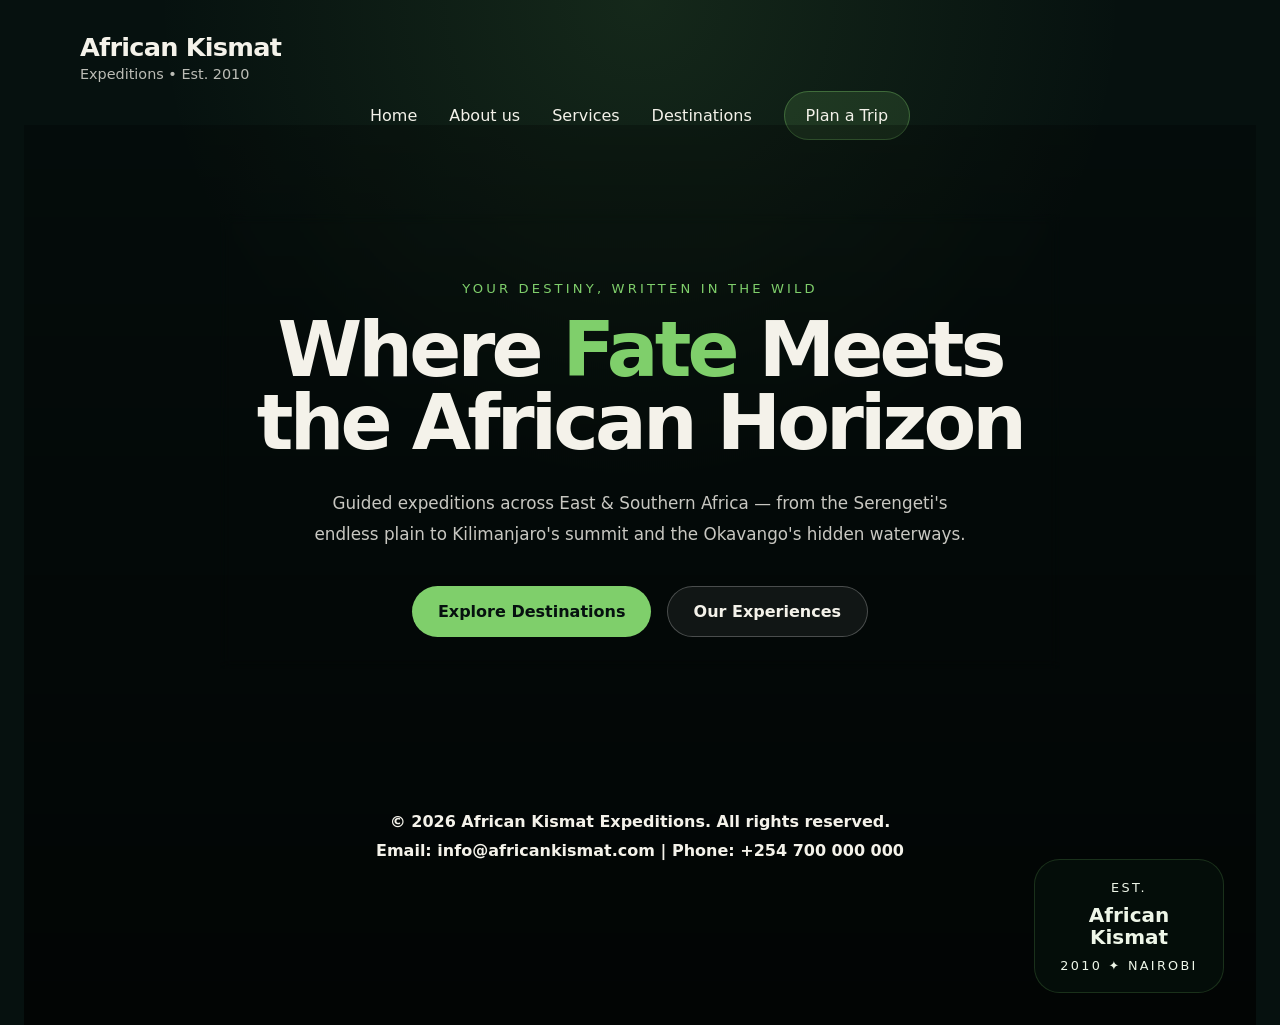
==== index.html @ b772fb5d "feat:few adjustments of overall webpage" ====
<!doctype html>
<html lang="en">

<head>
  <meta charset="UTF-8" />
  <meta name="viewport" content="width=device-width, initial-scale=1.0" />
  <title>African Kismat Expenditions</title>
  <link rel="stylesheet" href="css/styles.css" />
</head>

<body>
  <img src="https://images.unsplash.com/photo-1516426122078-c23e76319801?w=900&q=80" alt="Serengeti Great Migration" />
  <!-- NAV -->

  <header class="header">
    <div class="header-inner">
      <div class="header-logo">
        <span class="header-logo-main">African Kismat</span>
        <span class="header-logo-sub">Expeditions &bull; Est. 2010</span>
      </div>
      <button class="nav-toggle" aria-label="Toggle navigation">
        <span class="hamburger"></span>
      </button>
    </div>
    <nav>
      <ul class="nav-links">
        <li><a href="index.html">Home</a></li>
        <li><a href="about.html">About us</a></li>
        <li><a href="services.html">Services</a></li>
        <li><a href="destination.html">Destinations</a></li>
        <li><a href="contact.html" class="nav-cta">Plan a Trip</a></li>
      </ul>
    </nav>
    <!-- HERO -->
    <section class="hero">
      <div class="hero-bg"></div>

      <div class="hero-content">
        <p class="hero-eyebrow">Your destiny, written in the wild</p>
        <h1 class="hero-title">
          Where <em>Fate</em> Meets<br />the African Horizon
        </h1>
        <p class="hero-sub">
          Guided expeditions across East & Southern Africa — from the
          Serengeti's endless plain to Kilimanjaro's summit and the Okavango's
          hidden waterways.
        </p>
        <div class="hero-actions">
          <a href="destination.html" class="btn-primary">Explore Destinations</a>
          <a href="services.html" class="btn-outline">Our Experiences</a>

        </div>
      </div>
      <!-- Hero stamp -->
      <div class="hero-stamp" aria-hidden="true">
        <div class="stamp-inner">
          <span class="stamp-text-top">Est.</span>
          <span class="stamp-logo-text">African<br />Kismat</span>
          <span class="stamp-year">2010 ✦ Nairobi</span>
        </div>
      </div>
</body>
<!-- FOOTER -->
<footer>
  <p>&copy; 2026 African Kismat Expeditions. All rights reserved.</p>
  <p>Email: info@africankismat.com | Phone: +254 700 000 000</p>
</footer>

</html>
---- css/styles.css ----
/* SOLO  */
/* Global reset and colors */
:root {
  --green: #7fcf6b;
  --dark: #09120f;
  --surface: rgba(9, 18, 15, 0.9);
  --text: #f4f2ea;
  --muted: rgba(244, 242, 234, 0.72);
}

* {
  box-sizing: border-box;
}
/* Reset default margins and set up the background and font */
html,
body {
  margin: 0;
  min-height: 100%;
  background:
    radial-gradient(circle at top, rgba(127, 207, 107, 0.12), transparent 40%),
    #06110f;
  color: var(--text);
  font-family:
    Inter,
    system-ui,
    -apple-system,
    BlinkMacSystemFont,
    "Segoe UI",
    sans-serif;
}
/* Set up the background image and overlay for the body */
body {
  position: relative;
}

body > img {
  position: fixed;
  inset: 0;
  width: 100%;
  height: 100%;
  object-fit: cover;
  filter: saturate(1.25) brightness(0.78);
  z-index: -3;
}

body::after {
  content: "";
  position: fixed;
  inset: 0;
  background: rgba(55, 128, 52, 0.28);
  pointer-events: none;
  z-index: -2;
}
/* Header and hero section styles */
.header,
.hero {
  position: relative;
  z-index: 1;
}

.header {
  padding: 2rem 1.5rem 0;
}

.header-inner {
  max-width: 1120px;
  margin: 0 auto;
  display: flex;
  align-items: center;
  justify-content: space-between;
  gap: 1rem;
}

.header-logo-main {
  display: block;
  font-size: clamp(1.5rem, 2vw, 2rem);
  font-weight: 800;
  letter-spacing: -0.03em;
}

.header-logo-sub {
  display: block;
  margin-top: 0.25rem;
  color: rgba(244, 242, 234, 0.76);
  font-size: 0.9rem;
}
/* Navigation styles */
.nav-toggle {
  display: none;
  border: none;
  background: rgba(255, 255, 255, 0.1);
  color: var(--text);
  padding: 0.85rem;
  border-radius: 0.9rem;
  cursor: pointer;
}

.nav-links {
  margin: 1.5rem auto 0;
  padding: 0;
  list-style: none;
  display: flex;
  justify-content: center;
  gap: 2rem;
  flex-wrap: wrap;
}

.nav-links a {
  color: var(--text);
  text-decoration: none;
  font-weight: 500;
  transition: color 0.22s ease;
}

.nav-links a:hover,
.nav-links a:focus-visible {
  color: var(--green);
}

.nav-cta {
  padding: 0.85rem 1.3rem;
  border-radius: 999px;
  background: rgba(127, 207, 107, 0.14);
  border: 1px solid rgba(127, 207, 107, 0.35);
}
/* Hero section styles */
.hero {
  min-height: 100vh;
  display: grid;
  place-items: center;
  padding: 3rem 1.5rem 4rem;
}

.hero-bg {
  position: absolute;
  inset: 0;
  background:
    linear-gradient(180deg, rgba(0, 0, 0, 0.28), rgba(0, 0, 0, 0.72)),
    url("https://images.unsplash.com/photo-1516426122078-c23e76319801?w=1600&q=80")
      center/cover no-repeat;
  filter: saturate(1.15);
  z-index: -1;
}

.hero-content {
  max-width: 840px;
  width: 100%;
  text-align: center;
  padding: 4rem 1rem 2rem;
  backdrop-filter: blur(6px);
}

.hero-eyebrow {
  margin: 0 auto 1.1rem;
  display: inline-flex;
  color: var(--green);
  letter-spacing: 0.24em;
  text-transform: uppercase;
  font-size: 0.82rem;
}

.hero-title {
  margin: 0;
  font-size: clamp(3rem, 6vw, 5.4rem);
  line-height: 0.95;
  letter-spacing: -0.05em;
}

.hero-title em {
  font-style: normal;
  color: var(--green);
}

.hero-sub {
  margin: 1.75rem auto 2.25rem;
  max-width: 680px;
  color: rgba(244, 242, 234, 0.82);
  line-height: 1.85;
  font-size: 1.05rem;
}

.hero-actions {
  display: flex;
  flex-wrap: wrap;
  justify-content: center;
  gap: 1rem;
}
/* Button styles */
.btn-primary,
.btn-outline {
  display: inline-flex;
  align-items: center;
  justify-content: center;
  padding: 0.95rem 1.6rem;
  border-radius: 999px;
  font-weight: 600;
  min-width: 190px;
  text-decoration: none;
}
/* Primary button styles */
.btn-primary {
  background: var(--green);
  color: #06110f;
}

.btn-outline {
  border: 1px solid rgba(255, 255, 255, 0.24);
  color: var(--text);
  background: rgba(255, 255, 255, 0.06);
}
/* Hero stamp styles */
.hero-stamp {
  position: absolute;
  right: 2rem;
  bottom: 2rem;
  width: 190px;
  padding: 1.2rem 1rem;
  border-radius: 1.6rem;
  background: rgba(6, 17, 12, 0.72);
  border: 1px solid rgba(127, 207, 107, 0.18);
  color: #eef6e8;
  text-align: center;
}

.stamp-inner {
  display: grid;
  gap: 0.6rem;
}

.stamp-text-top,
.stamp-year {
  letter-spacing: 0.18em;
  font-size: 0.8rem;
  text-transform: uppercase;
}

.stamp-logo-text {
  font-size: 1.25rem;
  line-height: 1.1;
  font-weight: 700;
}
/* Responsive styles for smaller screens */
@media (max-width: 860px) {
  .header-inner {
    flex-direction: column;
    align-items: flex-start;
  }

  .nav-links {
    gap: 1rem;
    justify-content: flex-start;
  }
/* Adjust hero section for smaller screens */
  .hero {
    min-height: 82vh;
    padding-top: 2.6rem;
  }

  .hero-stamp {
    position: static;
    margin: 2rem auto 0;
  }
}
/* Further adjustments for very small screens */
@media (max-width: 600px) {
  .hero-content {
    padding: 3rem 0.75rem 1.5rem;
  }
/* Stack hero actions vertically on small screens */
  .hero-actions {
    flex-direction: column;
  }
/* Make buttons full width on small screens */
  .btn-primary,
  .btn-outline {
    width: 100%;
    min-width: 0;
  }
}
/* footer */
footer {
  background: var(--footer-bg);
  color: var(--text-dark);
  text-align: center;
  padding: 50px 20px;
}

footer p {
  margin: 10px 0;
  font-weight: bold;
}
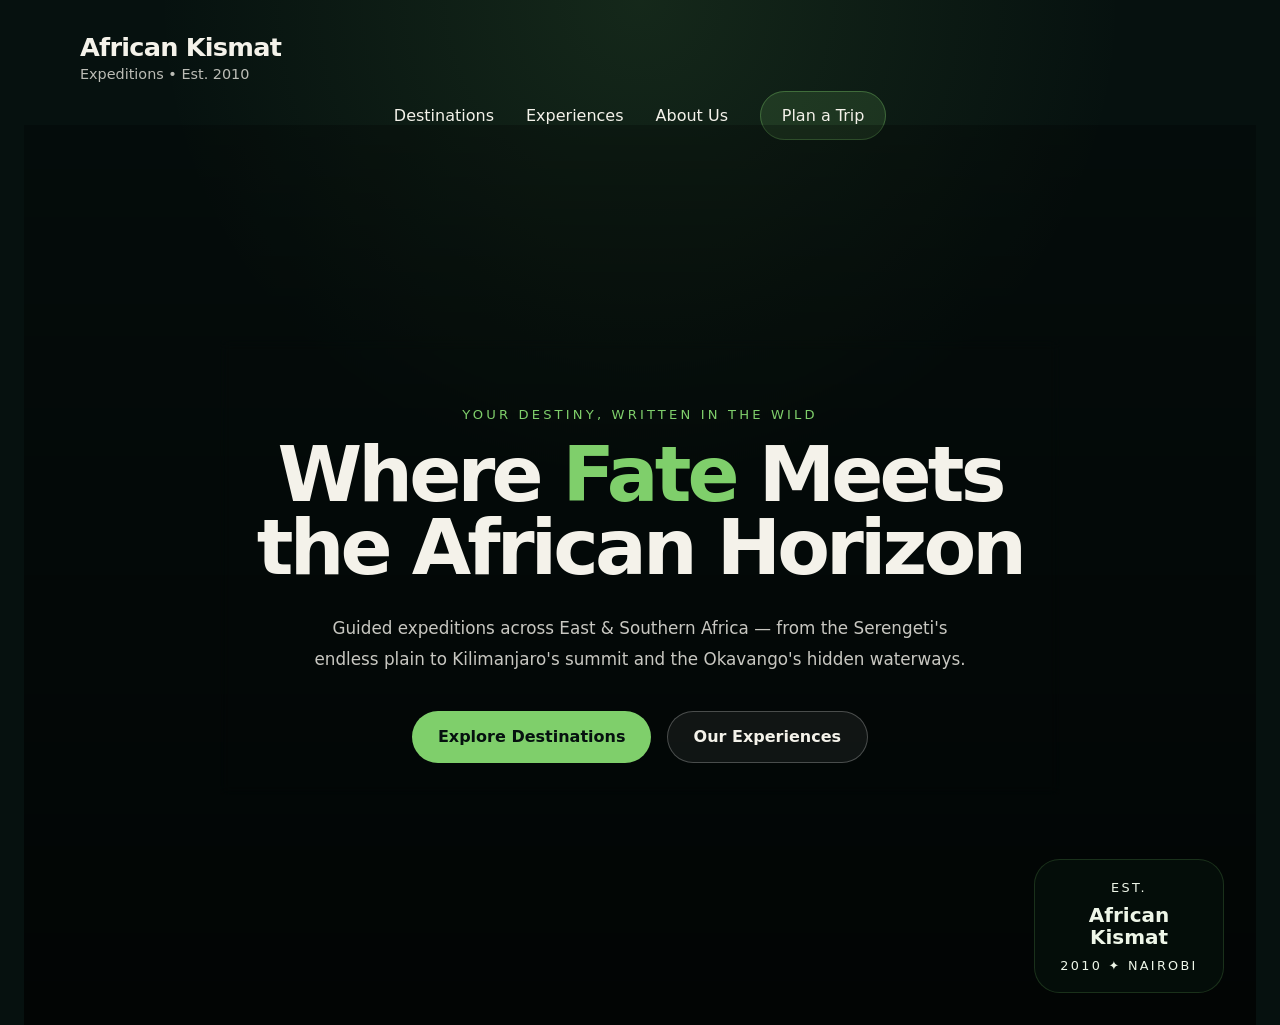
==== commit 2f80ef37: "added styles" ====
--- a/index.html
+++ b/index.html
@@ -1,34 +1,34 @@
 <!doctype html>
 <html lang="en">
+  <head>
+    <meta charset="UTF-8" />
+    <meta name="viewport" content="width=device-width, initial-scale=1.0" />
+    <title>African Kismat Expenditions</title>
+    <link rel="stylesheet" href="styles.css" />
+  </head>
+  <body>
+    <img
+            src="https://images.unsplash.com/photo-1516426122078-c23e76319801?w=900&q=80"
+            alt="Serengeti Great Migration"
+          />
+    <!-- NAV -->
 
-<head>
-  <meta charset="UTF-8" />
-  <meta name="viewport" content="width=device-width, initial-scale=1.0" />
-  <title>African Kismat Expenditions</title>
-  <link rel="stylesheet" href="css/styles.css" />
-</head>
-
-<body>
-  <img src="https://images.unsplash.com/photo-1516426122078-c23e76319801?w=900&q=80" alt="Serengeti Great Migration" />
-  <!-- NAV -->
-
-  <header class="header">
-    <div class="header-inner">
-      <div class="header-logo">
-        <span class="header-logo-main">African Kismat</span>
-        <span class="header-logo-sub">Expeditions &bull; Est. 2010</span>
+    <header class="header">
+      <div class="header-inner">
+        <div class="header-logo">
+          <span class="header-logo-main">African Kismat</span>
+          <span class="header-logo-sub">Expeditions &bull; Est. 2010</span>
+        </div>
+        <button class="nav-toggle" aria-label="Toggle navigation">
+          <span class="hamburger"></span>
+        </button>
       </div>
-      <button class="nav-toggle" aria-label="Toggle navigation">
-        <span class="hamburger"></span>
-      </button>
-    </div>
     <nav>
       <ul class="nav-links">
-        <li><a href="index.html">Home</a></li>
-        <li><a href="about.html">About us</a></li>
-        <li><a href="services.html">Services</a></li>
-        <li><a href="destination.html">Destinations</a></li>
-        <li><a href="contact.html" class="nav-cta">Plan a Trip</a></li>
+        <li><a href="#destinations">Destinations</a></li>
+        <li><a href="#experiences">Experiences</a></li>
+        <li><a href="#about">About Us</a></li>
+        <li><a href="#contact" class="nav-cta">Plan a Trip</a></li>
       </ul>
     </nav>
     <!-- HERO -->
@@ -46,12 +46,12 @@
           hidden waterways.
         </p>
         <div class="hero-actions">
-          <a href="destination.html" class="btn-primary">Explore Destinations</a>
-          <a href="services.html" class="btn-outline">Our Experiences</a>
-
+          <a href="#destinations" class="btn-primary">Explore Destinations</a>
+          <a href="#experiences" class="btn-outline">Our Experiences</a>
+          
         </div>
       </div>
-      <!-- Hero stamp -->
+<!-- Hero stamp -->
       <div class="hero-stamp" aria-hidden="true">
         <div class="stamp-inner">
           <span class="stamp-text-top">Est.</span>
@@ -59,11 +59,5 @@
           <span class="stamp-year">2010 ✦ Nairobi</span>
         </div>
       </div>
-</body>
-<!-- FOOTER -->
-<footer>
-  <p>&copy; 2026 African Kismat Expeditions. All rights reserved.</p>
-  <p>Email: info@africankismat.com | Phone: +254 700 000 000</p>
-</footer>
-
+ </body>
 </html>
--- a/styles.css
+++ b/styles.css
@@ -0,0 +1,268 @@
+/* Global reset and colors */
+:root {
+  --green: #7fcf6b;
+  --dark: #09120f;
+  --surface: rgba(9, 18, 15, 0.9);
+  --text: #f4f2ea;
+  --muted: rgba(244, 242, 234, 0.72);
+}
+
+* {
+  box-sizing: border-box;
+}
+/* Reset default margins and set up the background and font */
+html,
+body {
+  margin: 0;
+  min-height: 100%;
+  background: radial-gradient(circle at top, rgba(127, 207, 107, 0.12), transparent 40%), #06110f;
+  color: var(--text);
+  font-family: Inter, system-ui, -apple-system, BlinkMacSystemFont, "Segoe UI", sans-serif;
+}
+/* Set up the background image and overlay for the body */
+body {
+  position: relative;
+}
+
+body > img {
+  position: fixed;
+  inset: 0;
+  width: 100%;
+  height: 100%;
+  object-fit: cover;
+  filter: saturate(1.25) brightness(0.78);
+  z-index: -3;
+}
+
+body::after {
+  content: "";
+  position: fixed;
+  inset: 0;
+  background: rgba(55, 128, 52, 0.28);
+  pointer-events: none;
+  z-index: -2;
+}
+/* Header and hero section styles */
+.header,
+.hero {
+  position: relative;
+  z-index: 1;
+}
+
+.header {
+  padding: 2rem 1.5rem 0;
+}
+
+.header-inner {
+  max-width: 1120px;
+  margin: 0 auto;
+  display: flex;
+  align-items: center;
+  justify-content: space-between;
+  gap: 1rem;
+}
+
+.header-logo-main {
+  display: block;
+  font-size: clamp(1.5rem, 2vw, 2rem);
+  font-weight: 800;
+  letter-spacing: -0.03em;
+}
+
+.header-logo-sub {
+  display: block;
+  margin-top: 0.25rem;
+  color: rgba(244, 242, 234, 0.76);
+  font-size: 0.9rem;
+}
+/* Navigation styles */
+.nav-toggle {
+  display: none;
+  border: none;
+  background: rgba(255, 255, 255, 0.1);
+  color: var(--text);
+  padding: 0.85rem;
+  border-radius: 0.9rem;
+  cursor: pointer;
+}
+
+.nav-links {
+  margin: 1.5rem auto 0;
+  padding: 0;
+  list-style: none;
+  display: flex;
+  justify-content: center;
+  gap: 2rem;
+  flex-wrap: wrap;
+}
+
+.nav-links a {
+  color: var(--text);
+  text-decoration: none;
+  font-weight: 500;
+  transition: color 0.22s ease;
+}
+
+.nav-links a:hover,
+.nav-links a:focus-visible {
+  color: var(--green);
+}
+
+.nav-cta {
+  padding: 0.85rem 1.3rem;
+  border-radius: 999px;
+  background: rgba(127, 207, 107, 0.14);
+  border: 1px solid rgba(127, 207, 107, 0.35);
+}
+/* Hero section styles */
+.hero {
+  min-height: 100vh;
+  display: grid;
+  place-items: center;
+  padding: 3rem 1.5rem 4rem;
+}
+
+.hero-bg {
+  position: absolute;
+  inset: 0;
+  background: linear-gradient(180deg, rgba(0, 0, 0, 0.28), rgba(0, 0, 0, 0.72)),
+    url('https://images.unsplash.com/photo-1516426122078-c23e76319801?w=1600&q=80') center/cover no-repeat;
+  filter: saturate(1.15);
+  z-index: -1;
+}
+
+.hero-content {
+  max-width: 840px;
+  width: 100%;
+  text-align: center;
+  padding: 4rem 1rem 2rem;
+  backdrop-filter: blur(6px);
+}
+
+.hero-eyebrow {
+  margin: 0 auto 1.1rem;
+  display: inline-flex;
+  color: var(--green);
+  letter-spacing: 0.24em;
+  text-transform: uppercase;
+  font-size: 0.82rem;
+}
+
+.hero-title {
+  margin: 0;
+  font-size: clamp(3rem, 6vw, 5.4rem);
+  line-height: 0.95;
+  letter-spacing: -0.05em;
+}
+
+.hero-title em {
+  font-style: normal;
+  color: var(--green);
+}
+
+.hero-sub {
+  margin: 1.75rem auto 2.25rem;
+  max-width: 680px;
+  color: rgba(244, 242, 234, 0.82);
+  line-height: 1.85;
+  font-size: 1.05rem;
+}
+
+.hero-actions {
+  display: flex;
+  flex-wrap: wrap;
+  justify-content: center;
+  gap: 1rem;
+}
+
+.btn-primary,
+.btn-outline {
+  display: inline-flex;
+  align-items: center;
+  justify-content: center;
+  padding: 0.95rem 1.6rem;
+  border-radius: 999px;
+  font-weight: 600;
+  min-width: 190px;
+  text-decoration: none;
+}
+
+.btn-primary {
+  background: var(--green);
+  color: #06110f;
+}
+
+.btn-outline {
+  border: 1px solid rgba(255, 255, 255, 0.24);
+  color: var(--text);
+  background: rgba(255, 255, 255, 0.06);
+}
+
+.hero-stamp {
+  position: absolute;
+  right: 2rem;
+  bottom: 2rem;
+  width: 190px;
+  padding: 1.2rem 1rem;
+  border-radius: 1.6rem;
+  background: rgba(6, 17, 12, 0.72);
+  border: 1px solid rgba(127, 207, 107, 0.18);
+  color: #eef6e8;
+  text-align: center;
+}
+
+.stamp-inner {
+  display: grid;
+  gap: 0.6rem;
+}
+
+.stamp-text-top,
+.stamp-year {
+  letter-spacing: 0.18em;
+  font-size: 0.8rem;
+  text-transform: uppercase;
+}
+
+.stamp-logo-text {
+  font-size: 1.25rem;
+  line-height: 1.1;
+  font-weight: 700;
+}
+
+@media (max-width: 860px) {
+  .header-inner {
+    flex-direction: column;
+    align-items: flex-start;
+  }
+
+  .nav-links {
+    gap: 1rem;
+    justify-content: flex-start;
+  }
+
+  .hero {
+    min-height: 82vh;
+    padding-top: 2.6rem;
+  }
+
+  .hero-stamp {
+    position: static;
+    margin: 2rem auto 0;
+  }
+}
+
+@media (max-width: 600px) {
+  .hero-content {
+    padding: 3rem 0.75rem 1.5rem;
+  }
+
+  .hero-actions {
+    flex-direction: column;
+  }
+
+  .btn-primary,
+  .btn-outline {
+    width: 100%;
+    min-width: 0;
+  }
+}
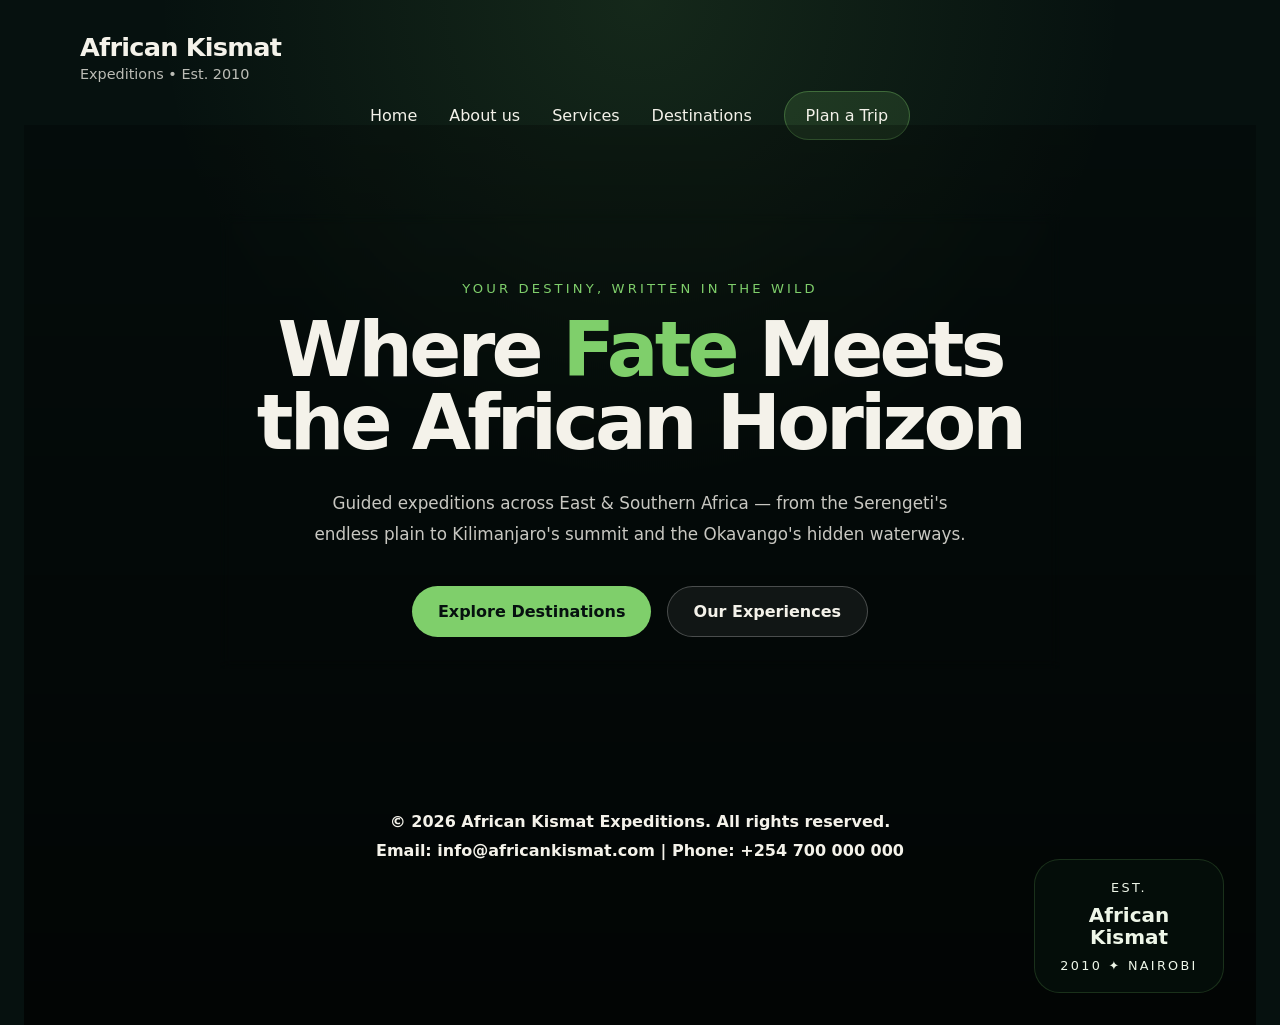
==== commit f86cae52: "resolve merge conflicts and update files" ====
--- a/index.html
+++ b/index.html
@@ -1,34 +1,34 @@
 <!doctype html>
 <html lang="en">
-  <head>
-    <meta charset="UTF-8" />
-    <meta name="viewport" content="width=device-width, initial-scale=1.0" />
-    <title>African Kismat Expenditions</title>
-    <link rel="stylesheet" href="styles.css" />
-  </head>
-  <body>
-    <img
-            src="https://images.unsplash.com/photo-1516426122078-c23e76319801?w=900&q=80"
-            alt="Serengeti Great Migration"
-          />
-    <!-- NAV -->
 
-    <header class="header">
-      <div class="header-inner">
-        <div class="header-logo">
-          <span class="header-logo-main">African Kismat</span>
-          <span class="header-logo-sub">Expeditions &bull; Est. 2010</span>
-        </div>
-        <button class="nav-toggle" aria-label="Toggle navigation">
-          <span class="hamburger"></span>
-        </button>
+<head>
+  <meta charset="UTF-8" />
+  <meta name="viewport" content="width=device-width, initial-scale=1.0" />
+  <title>African Kismat Expenditions</title>
+  <link rel="stylesheet" href="css/styles.css" />
+</head>
+
+<body>
+  <img src="https://images.unsplash.com/photo-1516426122078-c23e76319801?w=900&q=80" alt="Serengeti Great Migration" />
+  <!-- NAV -->
+
+  <header class="header">
+    <div class="header-inner">
+      <div class="header-logo">
+        <span class="header-logo-main">African Kismat</span>
+        <span class="header-logo-sub">Expeditions &bull; Est. 2010</span>
       </div>
+      <button class="nav-toggle" aria-label="Toggle navigation">
+        <span class="hamburger"></span>
+      </button>
+    </div>
     <nav>
       <ul class="nav-links">
-        <li><a href="#destinations">Destinations</a></li>
-        <li><a href="#experiences">Experiences</a></li>
-        <li><a href="#about">About Us</a></li>
-        <li><a href="#contact" class="nav-cta">Plan a Trip</a></li>
+        <li><a href="index.html">Home</a></li>
+        <li><a href="about.html">About us</a></li>
+        <li><a href="services.html">Services</a></li>
+        <li><a href="destination.html">Destinations</a></li>
+        <li><a href="contact.html" class="nav-cta">Plan a Trip</a></li>
       </ul>
     </nav>
     <!-- HERO -->
@@ -46,12 +46,12 @@
           hidden waterways.
         </p>
         <div class="hero-actions">
-          <a href="#destinations" class="btn-primary">Explore Destinations</a>
-          <a href="#experiences" class="btn-outline">Our Experiences</a>
-          
+          <a href="destination.html" class="btn-primary">Explore Destinations</a>
+          <a href="services.html" class="btn-outline">Our Experiences</a>
+
         </div>
       </div>
-<!-- Hero stamp -->
+      <!-- Hero stamp -->
       <div class="hero-stamp" aria-hidden="true">
         <div class="stamp-inner">
           <span class="stamp-text-top">Est.</span>
@@ -59,5 +59,11 @@
           <span class="stamp-year">2010 ✦ Nairobi</span>
         </div>
       </div>
- </body>
+</body>
+<!-- FOOTER -->
+<footer>
+  <p>&copy; 2026 African Kismat Expeditions. All rights reserved.</p>
+  <p>Email: info@africankismat.com | Phone: +254 700 000 000</p>
+</footer>
+
 </html>
--- a/css/styles.css
+++ b/css/styles.css
@@ -0,0 +1,293 @@
+/* SOLO  */
+/* Global reset and colors */
+:root {
+  --green: #7fcf6b;
+  --dark: #09120f;
+  --surface: rgba(9, 18, 15, 0.9);
+  --text: #f4f2ea;
+  --muted: rgba(244, 242, 234, 0.72);
+}
+
+* {
+  box-sizing: border-box;
+}
+/* Reset default margins and set up the background and font */
+html,
+body {
+  margin: 0;
+  min-height: 100%;
+  background:
+    radial-gradient(circle at top, rgba(127, 207, 107, 0.12), transparent 40%),
+    #06110f;
+  color: var(--text);
+  font-family:
+    Inter,
+    system-ui,
+    -apple-system,
+    BlinkMacSystemFont,
+    "Segoe UI",
+    sans-serif;
+}
+/* Set up the background image and overlay for the body */
+body {
+  position: relative;
+}
+
+body > img {
+  position: fixed;
+  inset: 0;
+  width: 100%;
+  height: 100%;
+  object-fit: cover;
+  filter: saturate(1.25) brightness(0.78);
+  z-index: -3;
+}
+
+body::after {
+  content: "";
+  position: fixed;
+  inset: 0;
+  background: rgba(55, 128, 52, 0.28);
+  pointer-events: none;
+  z-index: -2;
+}
+/* Header and hero section styles */
+.header,
+.hero {
+  position: relative;
+  z-index: 1;
+}
+
+.header {
+  padding: 2rem 1.5rem 0;
+}
+
+.header-inner {
+  max-width: 1120px;
+  margin: 0 auto;
+  display: flex;
+  align-items: center;
+  justify-content: space-between;
+  gap: 1rem;
+}
+
+.header-logo-main {
+  display: block;
+  font-size: clamp(1.5rem, 2vw, 2rem);
+  font-weight: 800;
+  letter-spacing: -0.03em;
+}
+
+.header-logo-sub {
+  display: block;
+  margin-top: 0.25rem;
+  color: rgba(244, 242, 234, 0.76);
+  font-size: 0.9rem;
+}
+/* Navigation styles */
+.nav-toggle {
+  display: none;
+  border: none;
+  background: rgba(255, 255, 255, 0.1);
+  color: var(--text);
+  padding: 0.85rem;
+  border-radius: 0.9rem;
+  cursor: pointer;
+}
+
+.nav-links {
+  margin: 1.5rem auto 0;
+  padding: 0;
+  list-style: none;
+  display: flex;
+  justify-content: center;
+  gap: 2rem;
+  flex-wrap: wrap;
+}
+
+.nav-links a {
+  color: var(--text);
+  text-decoration: none;
+  font-weight: 500;
+  transition: color 0.22s ease;
+}
+
+.nav-links a:hover,
+.nav-links a:focus-visible {
+  color: var(--green);
+}
+
+.nav-cta {
+  padding: 0.85rem 1.3rem;
+  border-radius: 999px;
+  background: rgba(127, 207, 107, 0.14);
+  border: 1px solid rgba(127, 207, 107, 0.35);
+}
+/* Hero section styles */
+.hero {
+  min-height: 100vh;
+  display: grid;
+  place-items: center;
+  padding: 3rem 1.5rem 4rem;
+}
+
+.hero-bg {
+  position: absolute;
+  inset: 0;
+  background:
+    linear-gradient(180deg, rgba(0, 0, 0, 0.28), rgba(0, 0, 0, 0.72)),
+    url("https://images.unsplash.com/photo-1516426122078-c23e76319801?w=1600&q=80")
+      center/cover no-repeat;
+  filter: saturate(1.15);
+  z-index: -1;
+}
+
+.hero-content {
+  max-width: 840px;
+  width: 100%;
+  text-align: center;
+  padding: 4rem 1rem 2rem;
+  backdrop-filter: blur(6px);
+}
+
+.hero-eyebrow {
+  margin: 0 auto 1.1rem;
+  display: inline-flex;
+  color: var(--green);
+  letter-spacing: 0.24em;
+  text-transform: uppercase;
+  font-size: 0.82rem;
+}
+
+.hero-title {
+  margin: 0;
+  font-size: clamp(3rem, 6vw, 5.4rem);
+  line-height: 0.95;
+  letter-spacing: -0.05em;
+}
+
+.hero-title em {
+  font-style: normal;
+  color: var(--green);
+}
+
+.hero-sub {
+  margin: 1.75rem auto 2.25rem;
+  max-width: 680px;
+  color: rgba(244, 242, 234, 0.82);
+  line-height: 1.85;
+  font-size: 1.05rem;
+}
+
+.hero-actions {
+  display: flex;
+  flex-wrap: wrap;
+  justify-content: center;
+  gap: 1rem;
+}
+/* Button styles */
+.btn-primary,
+.btn-outline {
+  display: inline-flex;
+  align-items: center;
+  justify-content: center;
+  padding: 0.95rem 1.6rem;
+  border-radius: 999px;
+  font-weight: 600;
+  min-width: 190px;
+  text-decoration: none;
+}
+/* Primary button styles */
+.btn-primary {
+  background: var(--green);
+  color: #06110f;
+}
+
+.btn-outline {
+  border: 1px solid rgba(255, 255, 255, 0.24);
+  color: var(--text);
+  background: rgba(255, 255, 255, 0.06);
+}
+/* Hero stamp styles */
+.hero-stamp {
+  position: absolute;
+  right: 2rem;
+  bottom: 2rem;
+  width: 190px;
+  padding: 1.2rem 1rem;
+  border-radius: 1.6rem;
+  background: rgba(6, 17, 12, 0.72);
+  border: 1px solid rgba(127, 207, 107, 0.18);
+  color: #eef6e8;
+  text-align: center;
+}
+
+.stamp-inner {
+  display: grid;
+  gap: 0.6rem;
+}
+
+.stamp-text-top,
+.stamp-year {
+  letter-spacing: 0.18em;
+  font-size: 0.8rem;
+  text-transform: uppercase;
+}
+
+.stamp-logo-text {
+  font-size: 1.25rem;
+  line-height: 1.1;
+  font-weight: 700;
+}
+/* Responsive styles for smaller screens */
+@media (max-width: 860px) {
+  .header-inner {
+    flex-direction: column;
+    align-items: flex-start;
+  }
+
+  .nav-links {
+    gap: 1rem;
+    justify-content: flex-start;
+  }
+/* Adjust hero section for smaller screens */
+  .hero {
+    min-height: 82vh;
+    padding-top: 2.6rem;
+  }
+
+  .hero-stamp {
+    position: static;
+    margin: 2rem auto 0;
+  }
+}
+/* Further adjustments for very small screens */
+@media (max-width: 600px) {
+  .hero-content {
+    padding: 3rem 0.75rem 1.5rem;
+  }
+/* Stack hero actions vertically on small screens */
+  .hero-actions {
+    flex-direction: column;
+  }
+/* Make buttons full width on small screens */
+  .btn-primary,
+  .btn-outline {
+    width: 100%;
+    min-width: 0;
+  }
+}
+/* footer */
+footer {
+  background: var(--footer-bg);
+  color: var(--text-dark);
+  text-align: center;
+  padding: 50px 20px;
+}
+
+footer p {
+  margin: 10px 0;
+  font-weight: bold;
+}
+
+
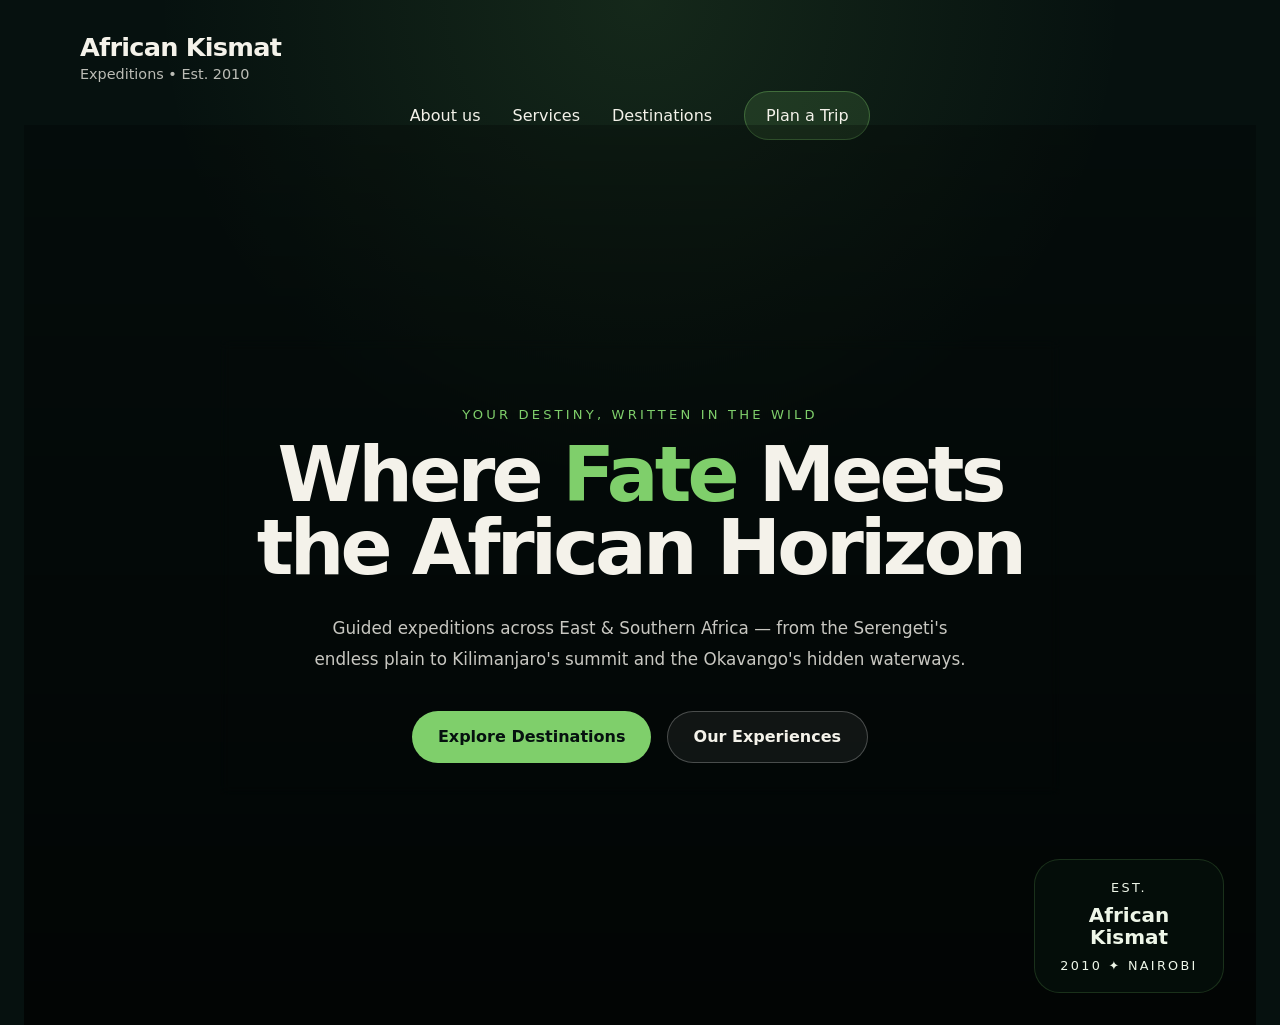
==== commit b692da97: "added text" ====
--- a/index.html
+++ b/index.html
@@ -1,34 +1,34 @@
 <!doctype html>
 <html lang="en">
+  <head>
+    <meta charset="UTF-8" />
+    <meta name="viewport" content="width=device-width, initial-scale=1.0" />
+    <title>African Kismat Expenditions</title>
+    <link rel="stylesheet" href="styles.css" />
+  </head>
+  <body>
+    <img
+            src="https://images.unsplash.com/photo-1516426122078-c23e76319801?w=900&q=80"
+            alt="Serengeti Great Migration"
+          />
+    <!-- NAV -->
 
-<head>
-  <meta charset="UTF-8" />
-  <meta name="viewport" content="width=device-width, initial-scale=1.0" />
-  <title>African Kismat Expenditions</title>
-  <link rel="stylesheet" href="css/styles.css" />
-</head>
-
-<body>
-  <img src="https://images.unsplash.com/photo-1516426122078-c23e76319801?w=900&q=80" alt="Serengeti Great Migration" />
-  <!-- NAV -->
-
-  <header class="header">
-    <div class="header-inner">
-      <div class="header-logo">
-        <span class="header-logo-main">African Kismat</span>
-        <span class="header-logo-sub">Expeditions &bull; Est. 2010</span>
+    <header class="header">
+      <div class="header-inner">
+        <div class="header-logo">
+          <span class="header-logo-main">African Kismat</span>
+          <span class="header-logo-sub">Expeditions &bull; Est. 2010</span>
+        </div>
+        <button class="nav-toggle" aria-label="Toggle navigation">
+          <span class="hamburger"></span>
+        </button>
       </div>
-      <button class="nav-toggle" aria-label="Toggle navigation">
-        <span class="hamburger"></span>
-      </button>
-    </div>
     <nav>
       <ul class="nav-links">
-        <li><a href="index.html">Home</a></li>
-        <li><a href="about.html">About us</a></li>
-        <li><a href="services.html">Services</a></li>
-        <li><a href="destination.html">Destinations</a></li>
-        <li><a href="contact.html" class="nav-cta">Plan a Trip</a></li>
+        <li><a href="#about.html">About us</a></li>
+        <li><a href="#services.html">Services</a></li>
+        <li><a href="#destination.html">Destinations</a></li>
+        <li><a href="#contact.html" class="nav-cta">Plan a Trip</a></li>
       </ul>
     </nav>
     <!-- HERO -->
@@ -46,12 +46,12 @@
           hidden waterways.
         </p>
         <div class="hero-actions">
-          <a href="destination.html" class="btn-primary">Explore Destinations</a>
-          <a href="services.html" class="btn-outline">Our Experiences</a>
-
+          <a href="#destinations" class="btn-primary">Explore Destinations</a>
+          <a href="#experiences" class="btn-outline">Our Experiences</a>
+          
         </div>
       </div>
-      <!-- Hero stamp -->
+<!-- Hero stamp -->
       <div class="hero-stamp" aria-hidden="true">
         <div class="stamp-inner">
           <span class="stamp-text-top">Est.</span>
@@ -59,11 +59,5 @@
           <span class="stamp-year">2010 ✦ Nairobi</span>
         </div>
       </div>
-</body>
-<!-- FOOTER -->
-<footer>
-  <p>&copy; 2026 African Kismat Expeditions. All rights reserved.</p>
-  <p>Email: info@africankismat.com | Phone: +254 700 000 000</p>
-</footer>
-
+ </body>
 </html>
--- a/styles.css
+++ b/styles.css
@@ -0,0 +1,268 @@
+/* Global reset and colors */
+:root {
+  --green: #7fcf6b;
+  --dark: #09120f;
+  --surface: rgba(9, 18, 15, 0.9);
+  --text: #f4f2ea;
+  --muted: rgba(244, 242, 234, 0.72);
+}
+
+* {
+  box-sizing: border-box;
+}
+/* Reset default margins and set up the background and font */
+html,
+body {
+  margin: 0;
+  min-height: 100%;
+  background: radial-gradient(circle at top, rgba(127, 207, 107, 0.12), transparent 40%), #06110f;
+  color: var(--text);
+  font-family: Inter, system-ui, -apple-system, BlinkMacSystemFont, "Segoe UI", sans-serif;
+}
+/* Set up the background image and overlay for the body */
+body {
+  position: relative;
+}
+
+body > img {
+  position: fixed;
+  inset: 0;
+  width: 100%;
+  height: 100%;
+  object-fit: cover;
+  filter: saturate(1.25) brightness(0.78);
+  z-index: -3;
+}
+
+body::after {
+  content: "";
+  position: fixed;
+  inset: 0;
+  background: rgba(55, 128, 52, 0.28);
+  pointer-events: none;
+  z-index: -2;
+}
+/* Header and hero section styles */
+.header,
+.hero {
+  position: relative;
+  z-index: 1;
+}
+
+.header {
+  padding: 2rem 1.5rem 0;
+}
+
+.header-inner {
+  max-width: 1120px;
+  margin: 0 auto;
+  display: flex;
+  align-items: center;
+  justify-content: space-between;
+  gap: 1rem;
+}
+
+.header-logo-main {
+  display: block;
+  font-size: clamp(1.5rem, 2vw, 2rem);
+  font-weight: 800;
+  letter-spacing: -0.03em;
+}
+
+.header-logo-sub {
+  display: block;
+  margin-top: 0.25rem;
+  color: rgba(244, 242, 234, 0.76);
+  font-size: 0.9rem;
+}
+/* Navigation styles */
+.nav-toggle {
+  display: none;
+  border: none;
+  background: rgba(255, 255, 255, 0.1);
+  color: var(--text);
+  padding: 0.85rem;
+  border-radius: 0.9rem;
+  cursor: pointer;
+}
+
+.nav-links {
+  margin: 1.5rem auto 0;
+  padding: 0;
+  list-style: none;
+  display: flex;
+  justify-content: center;
+  gap: 2rem;
+  flex-wrap: wrap;
+}
+
+.nav-links a {
+  color: var(--text);
+  text-decoration: none;
+  font-weight: 500;
+  transition: color 0.22s ease;
+}
+
+.nav-links a:hover,
+.nav-links a:focus-visible {
+  color: var(--green);
+}
+
+.nav-cta {
+  padding: 0.85rem 1.3rem;
+  border-radius: 999px;
+  background: rgba(127, 207, 107, 0.14);
+  border: 1px solid rgba(127, 207, 107, 0.35);
+}
+/* Hero section styles */
+.hero {
+  min-height: 100vh;
+  display: grid;
+  place-items: center;
+  padding: 3rem 1.5rem 4rem;
+}
+
+.hero-bg {
+  position: absolute;
+  inset: 0;
+  background: linear-gradient(180deg, rgba(0, 0, 0, 0.28), rgba(0, 0, 0, 0.72)),
+    url('https://images.unsplash.com/photo-1516426122078-c23e76319801?w=1600&q=80') center/cover no-repeat;
+  filter: saturate(1.15);
+  z-index: -1;
+}
+
+.hero-content {
+  max-width: 840px;
+  width: 100%;
+  text-align: center;
+  padding: 4rem 1rem 2rem;
+  backdrop-filter: blur(6px);
+}
+
+.hero-eyebrow {
+  margin: 0 auto 1.1rem;
+  display: inline-flex;
+  color: var(--green);
+  letter-spacing: 0.24em;
+  text-transform: uppercase;
+  font-size: 0.82rem;
+}
+
+.hero-title {
+  margin: 0;
+  font-size: clamp(3rem, 6vw, 5.4rem);
+  line-height: 0.95;
+  letter-spacing: -0.05em;
+}
+
+.hero-title em {
+  font-style: normal;
+  color: var(--green);
+}
+
+.hero-sub {
+  margin: 1.75rem auto 2.25rem;
+  max-width: 680px;
+  color: rgba(244, 242, 234, 0.82);
+  line-height: 1.85;
+  font-size: 1.05rem;
+}
+
+.hero-actions {
+  display: flex;
+  flex-wrap: wrap;
+  justify-content: center;
+  gap: 1rem;
+}
+
+.btn-primary,
+.btn-outline {
+  display: inline-flex;
+  align-items: center;
+  justify-content: center;
+  padding: 0.95rem 1.6rem;
+  border-radius: 999px;
+  font-weight: 600;
+  min-width: 190px;
+  text-decoration: none;
+}
+
+.btn-primary {
+  background: var(--green);
+  color: #06110f;
+}
+
+.btn-outline {
+  border: 1px solid rgba(255, 255, 255, 0.24);
+  color: var(--text);
+  background: rgba(255, 255, 255, 0.06);
+}
+
+.hero-stamp {
+  position: absolute;
+  right: 2rem;
+  bottom: 2rem;
+  width: 190px;
+  padding: 1.2rem 1rem;
+  border-radius: 1.6rem;
+  background: rgba(6, 17, 12, 0.72);
+  border: 1px solid rgba(127, 207, 107, 0.18);
+  color: #eef6e8;
+  text-align: center;
+}
+
+.stamp-inner {
+  display: grid;
+  gap: 0.6rem;
+}
+
+.stamp-text-top,
+.stamp-year {
+  letter-spacing: 0.18em;
+  font-size: 0.8rem;
+  text-transform: uppercase;
+}
+
+.stamp-logo-text {
+  font-size: 1.25rem;
+  line-height: 1.1;
+  font-weight: 700;
+}
+
+@media (max-width: 860px) {
+  .header-inner {
+    flex-direction: column;
+    align-items: flex-start;
+  }
+
+  .nav-links {
+    gap: 1rem;
+    justify-content: flex-start;
+  }
+
+  .hero {
+    min-height: 82vh;
+    padding-top: 2.6rem;
+  }
+
+  .hero-stamp {
+    position: static;
+    margin: 2rem auto 0;
+  }
+}
+
+@media (max-width: 600px) {
+  .hero-content {
+    padding: 3rem 0.75rem 1.5rem;
+  }
+
+  .hero-actions {
+    flex-direction: column;
+  }
+
+  .btn-primary,
+  .btn-outline {
+    width: 100%;
+    min-width: 0;
+  }
+}
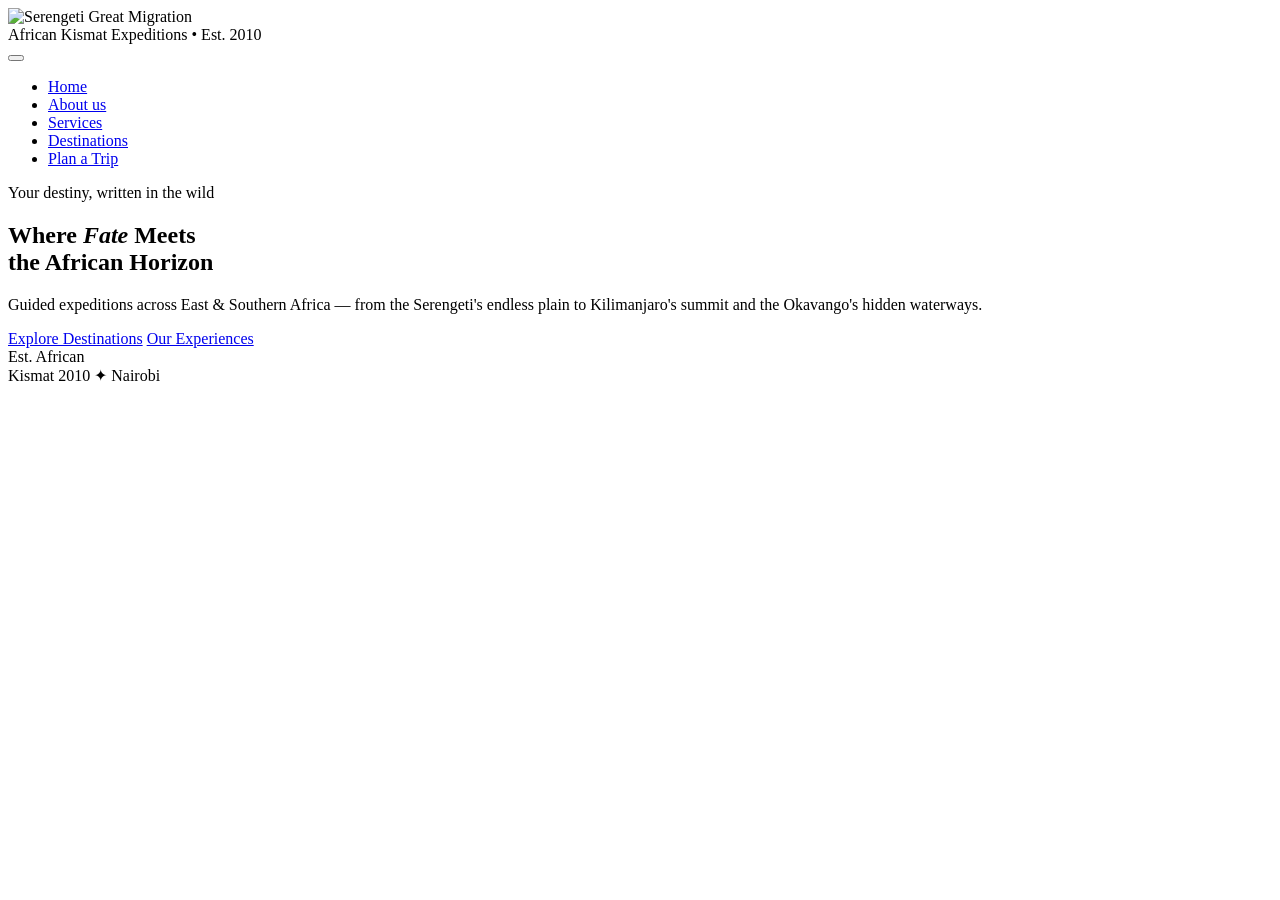
==== commit 6a7fa993: "added text" ====
--- a/index.html
+++ b/index.html
@@ -25,6 +25,7 @@
       </div>
     <nav>
       <ul class="nav-links">
+        <li><a href="#index.html">Home</a></li>
         <li><a href="#about.html">About us</a></li>
         <li><a href="#services.html">Services</a></li>
         <li><a href="#destination.html">Destinations</a></li>
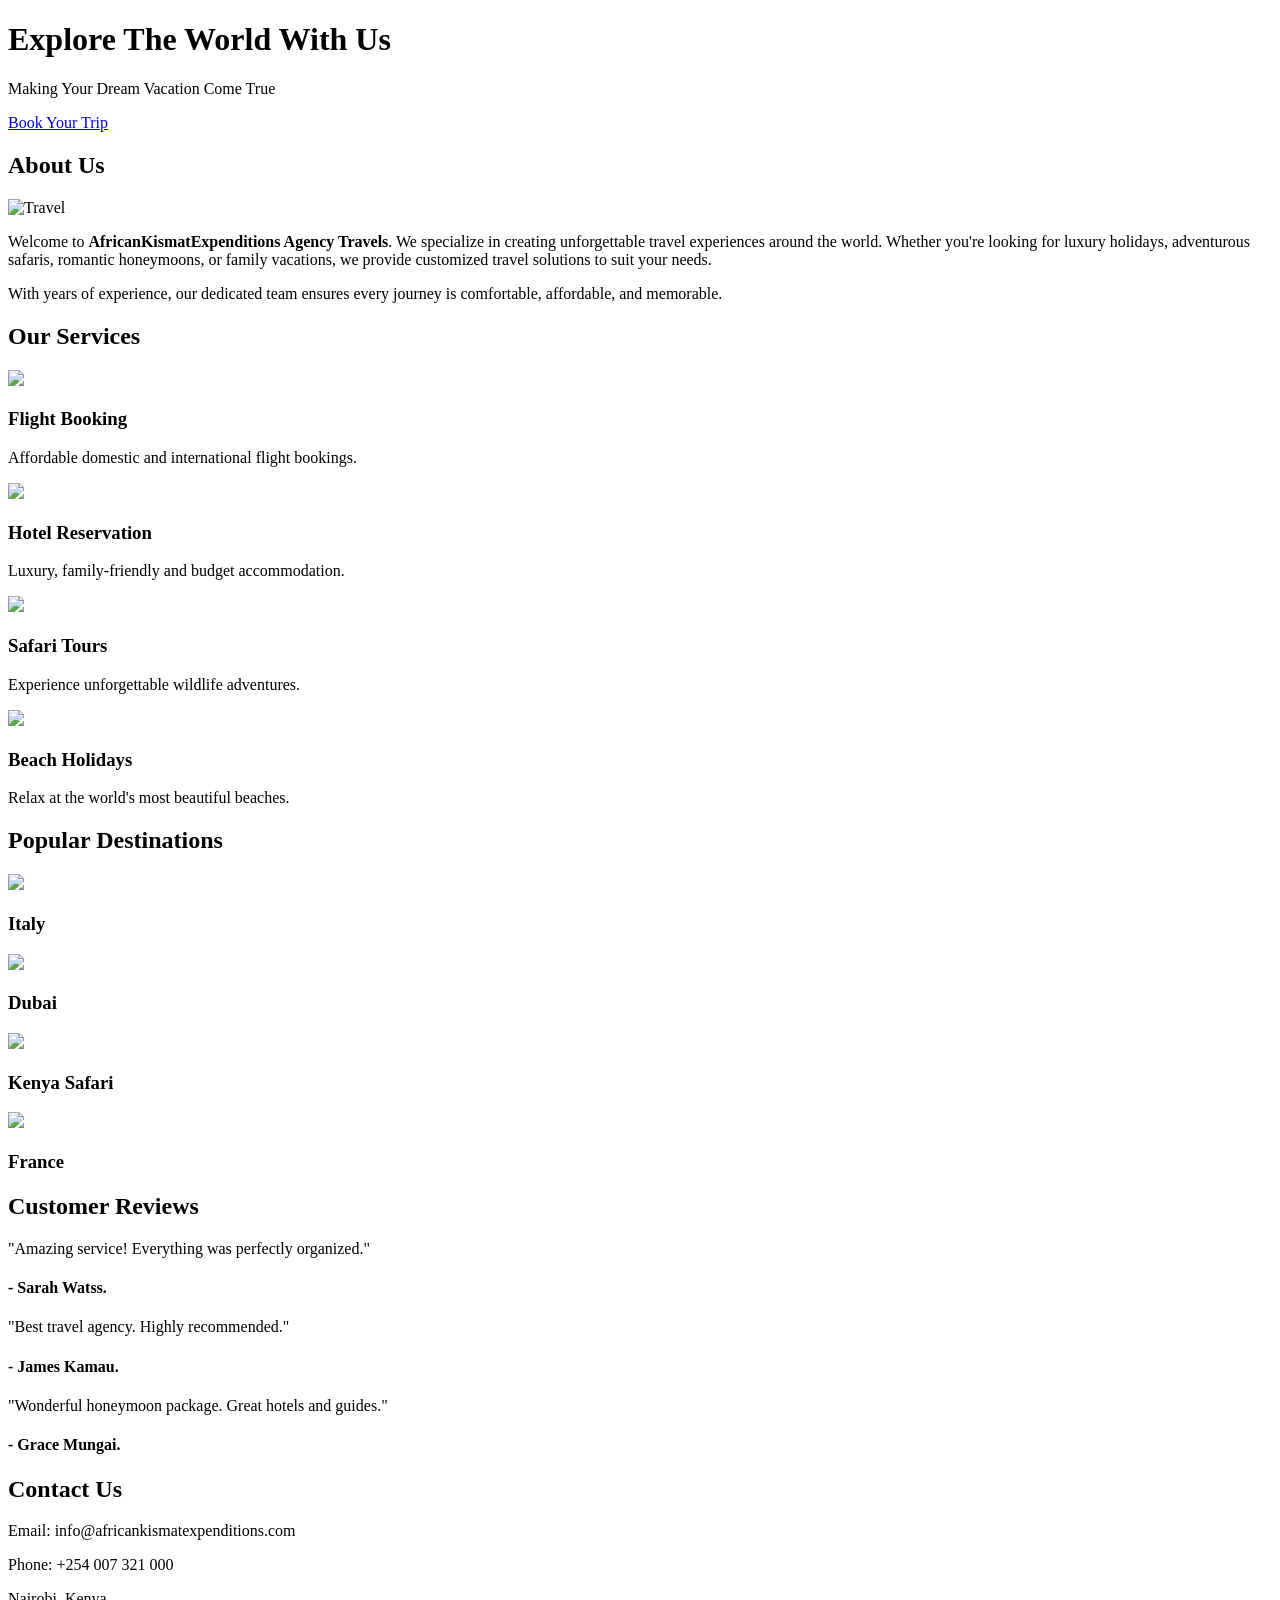
==== commit 83c230c1: "Fix destinations section layout" ====
--- a/index.html
+++ b/index.html
@@ -1,64 +1,179 @@
-<!doctype html>
+<!DOCTYPE html>
 <html lang="en">
-  <head>
-    <meta charset="UTF-8" />
-    <meta name="viewport" content="width=device-width, initial-scale=1.0" />
-    <title>African Kismat Expenditions</title>
-    <link rel="stylesheet" href="styles.css" />
-  </head>
-  <body>
-    <img
-            src="https://images.unsplash.com/photo-1516426122078-c23e76319801?w=900&q=80"
-            alt="Serengeti Great Migration"
-          />
-    <!-- NAV -->
+<head>
+    <meta charset="UTF-8">
+    <meta name="viewport" content="width=device-width, initial-scale=1.0">
+    <title>AfricanKismatExpenditions</title>
+    <link rel="stylesheet" href="style.css">
+</head>
+<body>
 
-    <header class="header">
-      <div class="header-inner">
-        <div class="header-logo">
-          <span class="header-logo-main">African Kismat</span>
-          <span class="header-logo-sub">Expeditions &bull; Est. 2010</span>
+    <!-- Hero Section -->
+    <header class="hero">
+        <div class="overlay">
+            <h1>Explore The World With Us</h1>
+            <p>Making Your Dream Vacation Come True</p>
+            <a href="#" class="btn">Book Your Trip</a>
         </div>
-        <button class="nav-toggle" aria-label="Toggle navigation">
-          <span class="hamburger"></span>
-        </button>
-      </div>
-    <nav>
-      <ul class="nav-links">
-        <li><a href="#index.html">Home</a></li>
-        <li><a href="#about.html">About us</a></li>
-        <li><a href="#services.html">Services</a></li>
-        <li><a href="#destination.html">Destinations</a></li>
-        <li><a href="#contact.html" class="nav-cta">Plan a Trip</a></li>
-      </ul>
-    </nav>
-    <!-- HERO -->
-    <section class="hero">
-      <div class="hero-bg"></div>
+    </header>
 
-      <div class="hero-content">
-        <p class="hero-eyebrow">Your destiny, written in the wild</p>
-        <h1 class="hero-title">
-          Where <em>Fate</em> Meets<br />the African Horizon
-        </h1>
-        <p class="hero-sub">
-          Guided expeditions across East & Southern Africa — from the
-          Serengeti's endless plain to Kilimanjaro's summit and the Okavango's
-          hidden waterways.
-        </p>
-        <div class="hero-actions">
-          <a href="#destinations" class="btn-primary">Explore Destinations</a>
-          <a href="#experiences" class="btn-outline">Our Experiences</a>
-          
+    <!-- About -->
+    <section class="about">
+        <div class="container">
+            <h2>About Us</h2>
+
+            <div class="about-content">
+
+                <img src="about.image.jpg"
+                    alt="Travel">
+
+                <div>
+                    <p>
+                        Welcome to <strong>AfricanKismatExpenditions Agency Travels</strong>.
+                        We specialize in creating unforgettable travel experiences
+                        around the world. Whether you're looking for luxury holidays,
+                        adventurous safaris, romantic honeymoons, or family vacations,
+                        we provide customized travel solutions to suit your needs.
+                    </p>
+
+                    <p>
+                        With years of experience, our dedicated team ensures every
+                        journey is comfortable, affordable, and memorable.
+                    </p>
+                </div>
+
+            </div>
+
         </div>
-      </div>
-<!-- Hero stamp -->
-      <div class="hero-stamp" aria-hidden="true">
-        <div class="stamp-inner">
-          <span class="stamp-text-top">Est.</span>
-          <span class="stamp-logo-text">African<br />Kismat</span>
-          <span class="stamp-year">2010 ✦ Nairobi</span>
+    </section>
+
+    <!-- Services -->
+
+    <section class="services">
+
+        <div class="container">
+
+            <h2>Our Services</h2>
+
+            <div class="service-grid">
+
+                <div class="card">
+                    <img src="flight.pbg.jpg">
+                    <h3>Flight Booking</h3>
+                    <p>Affordable domestic and international flight bookings.</p>
+                </div>
+
+                <div class="card">
+                    <img src="homes.pbg.jpg">
+                    <h3>Hotel Reservation</h3>
+                    <p>Luxury, family-friendly and budget accommodation.</p>
+                </div>
+
+                <div class="card">
+                    <img src="naturepbg.jpg">
+                    <h3>Safari Tours</h3>
+                    <p>Experience unforgettable wildlife adventures.</p>
+                </div>
+
+                <div class="card">
+                    <img src="flamingo.pbg.jpg">
+                    <h3>Beach Holidays</h3>
+                    <p>Relax at the world's most beautiful beaches.</p>
+                </div>
+
+            </div>
+
         </div>
-      </div>
- </body>
+
+    </section>
+
+    <!-- Destinations -->
+
+    <section class="destinations">
+
+        <div class="container">
+
+            <h2>Popular Destinations</h2>
+
+            <div class="destination-grid">
+
+                <div class="place">
+                    <img src="italy.image.jpg">
+                    <h3>Italy</h3>
+                </div>
+
+                <div class="place">
+                    <img src="dubai.image.jpg">
+                    <h3>Dubai</h3>
+                </div>
+
+                <div class="place">
+                    <img src="kenya.image.jpg">
+                    <h3>Kenya Safari</h3>
+                </div>
+
+                <div class="place">
+                    <img src="france.image.jpg">
+                    <h3>France</h3>
+                </div>
+
+            </div>
+
+        </div>
+
+    </section>
+
+    <!-- Reviews -->
+
+    <section class="reviews">
+
+        <div class="container">
+
+            <h2>Customer Reviews</h2>
+
+            <div class="review-grid">
+
+                <div class="review">
+                    <p>"Amazing service! Everything was perfectly organized."</p>
+                    <h4>- Sarah Watss.</h4>
+                </div>
+
+                <div class="review">
+                    <p>"Best travel agency. Highly recommended."</p>
+                    <h4>- James Kamau.</h4>
+                </div>
+
+                <div class="review">
+                    <p>"Wonderful honeymoon package. Great hotels and guides."</p>
+                    <h4>- Grace Mungai.</h4>
+                </div>
+
+            </div>
+
+        </div>
+
+    </section>
+
+    <!-- Contact -->
+
+    <footer>
+
+        <div class="container">
+
+            <h2>Contact Us</h2>
+
+            <p>Email: info@africankismatexpenditions.com</p>
+
+            <p>Phone: +254 007 321 000</p>
+
+            <p>Nairobi, Kenya</p>
+
+        </div>
+
+    </footer>
+
+</body>
 </html>
+
+</body>
+</html>
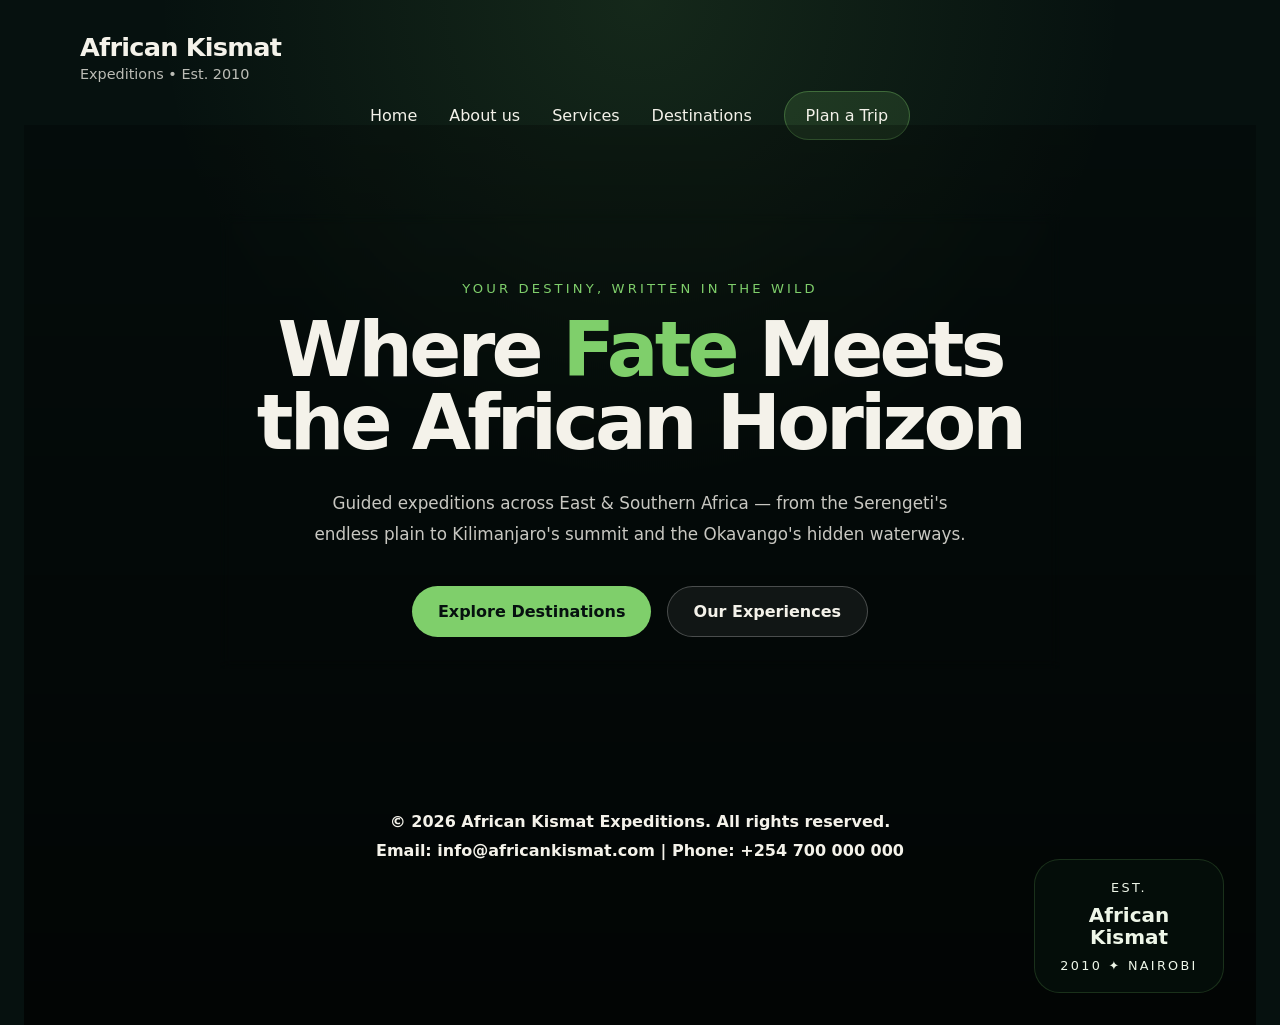
==== commit ae1e8465: "feat:fixed errors from other fellow" ====
--- a/index.html
+++ b/index.html
@@ -1,179 +1,69 @@
-<!DOCTYPE html>
+<!doctype html>
 <html lang="en">
+
 <head>
-    <meta charset="UTF-8">
-    <meta name="viewport" content="width=device-width, initial-scale=1.0">
-    <title>AfricanKismatExpenditions</title>
-    <link rel="stylesheet" href="style.css">
+  <meta charset="UTF-8" />
+  <meta name="viewport" content="width=device-width, initial-scale=1.0" />
+  <title>African Kismat Expenditions</title>
+  <link rel="stylesheet" href="css/styles.css" />
 </head>
+
 <body>
+  <img src="https://images.unsplash.com/photo-1516426122078-c23e76319801?w=900&q=80" alt="Serengeti Great Migration" />
+  <!-- NAV -->
 
-    <!-- Hero Section -->
-    <header class="hero">
-        <div class="overlay">
-            <h1>Explore The World With Us</h1>
-            <p>Making Your Dream Vacation Come True</p>
-            <a href="#" class="btn">Book Your Trip</a>
-        </div>
-    </header>
+  <header class="header">
+    <div class="header-inner">
+      <div class="header-logo">
+        <span class="header-logo-main">African Kismat</span>
+        <span class="header-logo-sub">Expeditions &bull; Est. 2010</span>
+      </div>
+      <button class="nav-toggle" aria-label="Toggle navigation">
+        <span class="hamburger"></span>
+      </button>
+    </div>
+    <nav>
+      <ul class="nav-links">
+        <li><a href="index.html">Home</a></li>
+        <li><a href="about.html">About us</a></li>
+        <li><a href="services.html">Services</a></li>
+        <li><a href="destination.html">Destinations</a></li>
+        <li><a href="contact.html" class="nav-cta">Plan a Trip</a></li>
+      </ul>
+    </nav>
+    <!-- HERO -->
+    <section class="hero">
+      <div class="hero-bg"></div>
 
-    <!-- About -->
-    <section class="about">
-        <div class="container">
-            <h2>About Us</h2>
-
-            <div class="about-content">
-
-                <img src="about.image.jpg"
-                    alt="Travel">
-
-                <div>
-                    <p>
-                        Welcome to <strong>AfricanKismatExpenditions Agency Travels</strong>.
-                        We specialize in creating unforgettable travel experiences
-                        around the world. Whether you're looking for luxury holidays,
-                        adventurous safaris, romantic honeymoons, or family vacations,
-                        we provide customized travel solutions to suit your needs.
-                    </p>
-
-                    <p>
-                        With years of experience, our dedicated team ensures every
-                        journey is comfortable, affordable, and memorable.
-                    </p>
-                </div>
-
-            </div>
+      <div class="hero-content">
+        <p class="hero-eyebrow">Your destiny, written in the wild</p>
+        <h1 class="hero-title">
+          Where <em>Fate</em> Meets<br />the African Horizon
+        </h1>
+        <p class="hero-sub">
+          Guided expeditions across East & Southern Africa — from the
+          Serengeti's endless plain to Kilimanjaro's summit and the Okavango's
+          hidden waterways.
+        </p>
+        <div class="hero-actions">
+          <a href="destination.html" class="btn-primary">Explore Destinations</a>
+          <a href="services.html" class="btn-outline">Our Experiences</a>
 
         </div>
-    </section>
+      </div>
+      <!-- Hero stamp -->
+      <div class="hero-stamp" aria-hidden="true">
+        <div class="stamp-inner">
+          <span class="stamp-text-top">Est.</span>
+          <span class="stamp-logo-text">African<br />Kismat</span>
+          <span class="stamp-year">2010 ✦ Nairobi</span>
+        </div>
+      </div>
+</body>
+<!-- FOOTER -->
+<footer>
+  <p>&copy; 2026 African Kismat Expeditions. All rights reserved.</p>
+  <p>Email: info@africankismat.com | Phone: +254 700 000 000</p>
+</footer>
 
-    <!-- Services -->
-
-    <section class="services">
-
-        <div class="container">
-
-            <h2>Our Services</h2>
-
-            <div class="service-grid">
-
-                <div class="card">
-                    <img src="flight.pbg.jpg">
-                    <h3>Flight Booking</h3>
-                    <p>Affordable domestic and international flight bookings.</p>
-                </div>
-
-                <div class="card">
-                    <img src="homes.pbg.jpg">
-                    <h3>Hotel Reservation</h3>
-                    <p>Luxury, family-friendly and budget accommodation.</p>
-                </div>
-
-                <div class="card">
-                    <img src="naturepbg.jpg">
-                    <h3>Safari Tours</h3>
-                    <p>Experience unforgettable wildlife adventures.</p>
-                </div>
-
-                <div class="card">
-                    <img src="flamingo.pbg.jpg">
-                    <h3>Beach Holidays</h3>
-                    <p>Relax at the world's most beautiful beaches.</p>
-                </div>
-
-            </div>
-
-        </div>
-
-    </section>
-
-    <!-- Destinations -->
-
-    <section class="destinations">
-
-        <div class="container">
-
-            <h2>Popular Destinations</h2>
-
-            <div class="destination-grid">
-
-                <div class="place">
-                    <img src="italy.image.jpg">
-                    <h3>Italy</h3>
-                </div>
-
-                <div class="place">
-                    <img src="dubai.image.jpg">
-                    <h3>Dubai</h3>
-                </div>
-
-                <div class="place">
-                    <img src="kenya.image.jpg">
-                    <h3>Kenya Safari</h3>
-                </div>
-
-                <div class="place">
-                    <img src="france.image.jpg">
-                    <h3>France</h3>
-                </div>
-
-            </div>
-
-        </div>
-
-    </section>
-
-    <!-- Reviews -->
-
-    <section class="reviews">
-
-        <div class="container">
-
-            <h2>Customer Reviews</h2>
-
-            <div class="review-grid">
-
-                <div class="review">
-                    <p>"Amazing service! Everything was perfectly organized."</p>
-                    <h4>- Sarah Watss.</h4>
-                </div>
-
-                <div class="review">
-                    <p>"Best travel agency. Highly recommended."</p>
-                    <h4>- James Kamau.</h4>
-                </div>
-
-                <div class="review">
-                    <p>"Wonderful honeymoon package. Great hotels and guides."</p>
-                    <h4>- Grace Mungai.</h4>
-                </div>
-
-            </div>
-
-        </div>
-
-    </section>
-
-    <!-- Contact -->
-
-    <footer>
-
-        <div class="container">
-
-            <h2>Contact Us</h2>
-
-            <p>Email: info@africankismatexpenditions.com</p>
-
-            <p>Phone: +254 007 321 000</p>
-
-            <p>Nairobi, Kenya</p>
-
-        </div>
-
-    </footer>
-
-</body>
 </html>
-
-</body>
-</html>
--- a/css/styles.css
+++ b/css/styles.css
@@ -0,0 +1,293 @@
+/* SOLO  */
+/* Global reset and colors */
+:root {
+  --green: #7fcf6b;
+  --dark: #09120f;
+  --surface: rgba(9, 18, 15, 0.9);
+  --text: #f4f2ea;
+  --muted: rgba(244, 242, 234, 0.72);
+}
+
+* {
+  box-sizing: border-box;
+}
+/* Reset default margins and set up the background and font */
+html,
+body {
+  margin: 0;
+  min-height: 100%;
+  background:
+    radial-gradient(circle at top, rgba(127, 207, 107, 0.12), transparent 40%),
+    #06110f;
+  color: var(--text);
+  font-family:
+    Inter,
+    system-ui,
+    -apple-system,
+    BlinkMacSystemFont,
+    "Segoe UI",
+    sans-serif;
+}
+/* Set up the background image and overlay for the body */
+body {
+  position: relative;
+}
+
+body > img {
+  position: fixed;
+  inset: 0;
+  width: 100%;
+  height: 100%;
+  object-fit: cover;
+  filter: saturate(1.25) brightness(0.78);
+  z-index: -3;
+}
+
+body::after {
+  content: "";
+  position: fixed;
+  inset: 0;
+  background: rgba(55, 128, 52, 0.28);
+  pointer-events: none;
+  z-index: -2;
+}
+/* Header and hero section styles */
+.header,
+.hero {
+  position: relative;
+  z-index: 1;
+}
+
+.header {
+  padding: 2rem 1.5rem 0;
+}
+
+.header-inner {
+  max-width: 1120px;
+  margin: 0 auto;
+  display: flex;
+  align-items: center;
+  justify-content: space-between;
+  gap: 1rem;
+}
+
+.header-logo-main {
+  display: block;
+  font-size: clamp(1.5rem, 2vw, 2rem);
+  font-weight: 800;
+  letter-spacing: -0.03em;
+}
+
+.header-logo-sub {
+  display: block;
+  margin-top: 0.25rem;
+  color: rgba(244, 242, 234, 0.76);
+  font-size: 0.9rem;
+}
+/* Navigation styles */
+.nav-toggle {
+  display: none;
+  border: none;
+  background: rgba(255, 255, 255, 0.1);
+  color: var(--text);
+  padding: 0.85rem;
+  border-radius: 0.9rem;
+  cursor: pointer;
+}
+
+.nav-links {
+  margin: 1.5rem auto 0;
+  padding: 0;
+  list-style: none;
+  display: flex;
+  justify-content: center;
+  gap: 2rem;
+  flex-wrap: wrap;
+}
+
+.nav-links a {
+  color: var(--text);
+  text-decoration: none;
+  font-weight: 500;
+  transition: color 0.22s ease;
+}
+
+.nav-links a:hover,
+.nav-links a:focus-visible {
+  color: var(--green);
+}
+
+.nav-cta {
+  padding: 0.85rem 1.3rem;
+  border-radius: 999px;
+  background: rgba(127, 207, 107, 0.14);
+  border: 1px solid rgba(127, 207, 107, 0.35);
+}
+/* Hero section styles */
+.hero {
+  min-height: 100vh;
+  display: grid;
+  place-items: center;
+  padding: 3rem 1.5rem 4rem;
+}
+
+.hero-bg {
+  position: absolute;
+  inset: 0;
+  background:
+    linear-gradient(180deg, rgba(0, 0, 0, 0.28), rgba(0, 0, 0, 0.72)),
+    url("https://images.unsplash.com/photo-1516426122078-c23e76319801?w=1600&q=80")
+      center/cover no-repeat;
+  filter: saturate(1.15);
+  z-index: -1;
+}
+
+.hero-content {
+  max-width: 840px;
+  width: 100%;
+  text-align: center;
+  padding: 4rem 1rem 2rem;
+  backdrop-filter: blur(6px);
+}
+
+.hero-eyebrow {
+  margin: 0 auto 1.1rem;
+  display: inline-flex;
+  color: var(--green);
+  letter-spacing: 0.24em;
+  text-transform: uppercase;
+  font-size: 0.82rem;
+}
+
+.hero-title {
+  margin: 0;
+  font-size: clamp(3rem, 6vw, 5.4rem);
+  line-height: 0.95;
+  letter-spacing: -0.05em;
+}
+
+.hero-title em {
+  font-style: normal;
+  color: var(--green);
+}
+
+.hero-sub {
+  margin: 1.75rem auto 2.25rem;
+  max-width: 680px;
+  color: rgba(244, 242, 234, 0.82);
+  line-height: 1.85;
+  font-size: 1.05rem;
+}
+
+.hero-actions {
+  display: flex;
+  flex-wrap: wrap;
+  justify-content: center;
+  gap: 1rem;
+}
+/* Button styles */
+.btn-primary,
+.btn-outline {
+  display: inline-flex;
+  align-items: center;
+  justify-content: center;
+  padding: 0.95rem 1.6rem;
+  border-radius: 999px;
+  font-weight: 600;
+  min-width: 190px;
+  text-decoration: none;
+}
+/* Primary button styles */
+.btn-primary {
+  background: var(--green);
+  color: #06110f;
+}
+
+.btn-outline {
+  border: 1px solid rgba(255, 255, 255, 0.24);
+  color: var(--text);
+  background: rgba(255, 255, 255, 0.06);
+}
+/* Hero stamp styles */
+.hero-stamp {
+  position: absolute;
+  right: 2rem;
+  bottom: 2rem;
+  width: 190px;
+  padding: 1.2rem 1rem;
+  border-radius: 1.6rem;
+  background: rgba(6, 17, 12, 0.72);
+  border: 1px solid rgba(127, 207, 107, 0.18);
+  color: #eef6e8;
+  text-align: center;
+}
+
+.stamp-inner {
+  display: grid;
+  gap: 0.6rem;
+}
+
+.stamp-text-top,
+.stamp-year {
+  letter-spacing: 0.18em;
+  font-size: 0.8rem;
+  text-transform: uppercase;
+}
+
+.stamp-logo-text {
+  font-size: 1.25rem;
+  line-height: 1.1;
+  font-weight: 700;
+}
+/* Responsive styles for smaller screens */
+@media (max-width: 860px) {
+  .header-inner {
+    flex-direction: column;
+    align-items: flex-start;
+  }
+
+  .nav-links {
+    gap: 1rem;
+    justify-content: flex-start;
+  }
+/* Adjust hero section for smaller screens */
+  .hero {
+    min-height: 82vh;
+    padding-top: 2.6rem;
+  }
+
+  .hero-stamp {
+    position: static;
+    margin: 2rem auto 0;
+  }
+}
+/* Further adjustments for very small screens */
+@media (max-width: 600px) {
+  .hero-content {
+    padding: 3rem 0.75rem 1.5rem;
+  }
+/* Stack hero actions vertically on small screens */
+  .hero-actions {
+    flex-direction: column;
+  }
+/* Make buttons full width on small screens */
+  .btn-primary,
+  .btn-outline {
+    width: 100%;
+    min-width: 0;
+  }
+}
+/* footer */
+footer {
+  background: var(--footer-bg);
+  color: var(--text-dark);
+  text-align: center;
+  padding: 50px 20px;
+}
+
+footer p {
+  margin: 10px 0;
+  font-weight: bold;
+}
+
+
